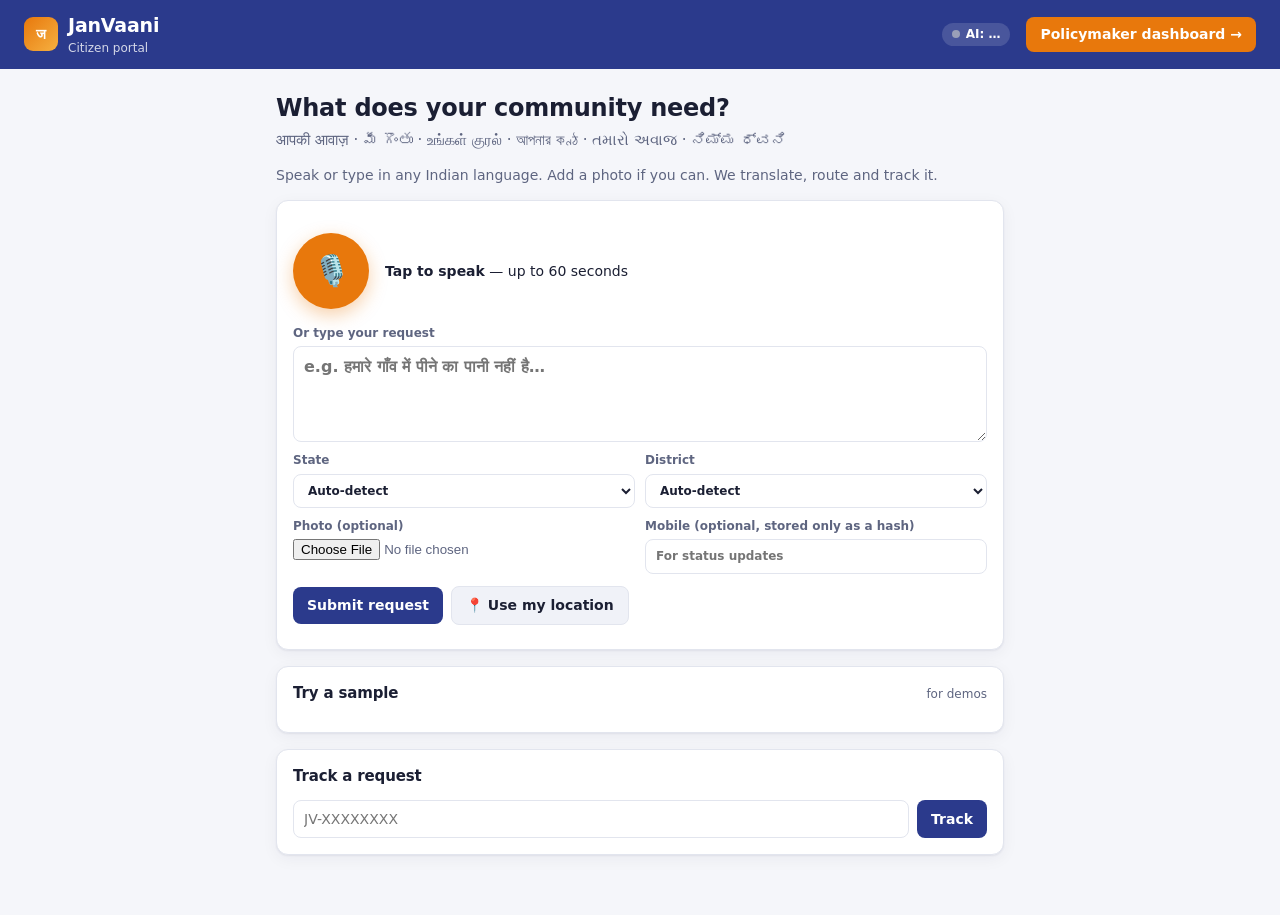
==== static/submit.html @ 5ec1172e "JanVaani: multilingual citizen-request platform with Gemini analysis, priority engine and dashboards" ====
<!doctype html>
<html lang="en">
<head>
<meta charset="utf-8">
<meta name="viewport" content="width=device-width, initial-scale=1">
<title>JanVaani — Citizen Portal</title>
<meta name="description" content="Tell the government what your community needs — by voice or text, in your own language.">
<link rel="stylesheet" href="/static/style.css">
</head>
<body>
<header class="top">
  <div class="logo">
    <div class="mark">ज</div>
    <div><h1>JanVaani</h1><p>Citizen portal</p></div>
  </div>
  <div class="spacer"></div>
  <span id="aiBadge" class="badge"><span class="dot"></span><span>AI: …</span></span>
  <a class="btn-link" href="/">Policymaker dashboard →</a>
</header>

<div class="portal">
  <div class="hero">
    <h2>What does your community need?</h2>
    <div class="scripts">आपकी आवाज़ · మీ గొంతు · உங்கள் குரல் · আপনার কণ্ঠ · તમારો અવાજ · ನಿಮ್ಮ ಧ್ವನಿ</div>
    <p class="muted">Speak or type in any Indian language. Add a photo if you can. We translate, route and track it.</p>
  </div>

  <form class="card" id="form">
    <div class="mic-wrap">
      <button type="button" class="mic" id="mic" aria-label="Record voice note">🎙️</button>
      <div>
        <div id="micStatus"><b>Tap to speak</b> — up to 60 seconds</div>
        <audio id="playback" controls hidden style="margin-top:6px;max-width:100%"></audio>
      </div>
    </div>

    <div class="form-grid">
      <label class="full">Or type your request
        <textarea id="text" placeholder="e.g. हमारे गाँव में पीने का पानी नहीं है…"></textarea>
      </label>
      <label>State
        <select id="state"><option value="">Auto-detect</option></select>
      </label>
      <label>District
        <select id="district"><option value="">Auto-detect</option></select>
      </label>
      <label>Photo (optional)
        <input type="file" id="photo" accept="image/*" capture="environment">
      </label>
      <label>Mobile (optional, stored only as a hash)
        <input type="tel" id="contact" placeholder="For status updates">
      </label>
    </div>
    <div style="display:flex;gap:8px;margin-top:12px;flex-wrap:wrap;align-items:center">
      <button type="submit" id="submitBtn">Submit request</button>
      <button type="button" class="ghost" id="geoBtn">📍 Use my location</button>
      <span class="muted small" id="geoStatus"></span>
    </div>
    <div class="error" id="err"></div>
  </form>

  <div id="result"></div>

  <div class="card" style="margin-top:16px">
    <div class="card-head"><h2>Try a sample</h2><span class="muted small">for demos</span></div>
    <div class="samples" id="samples"></div>
  </div>

  <div class="card" style="margin-top:16px">
    <div class="card-head"><h2>Track a request</h2></div>
    <form class="ask-row" id="trackForm">
      <input type="text" id="ticket" placeholder="JV-XXXXXXXX" aria-label="Ticket number">
      <button>Track</button>
    </form>
    <div id="trackOut"></div>
  </div>
</div>

<script src="/static/common.js"></script>
<script src="/static/submit.js"></script>
</body>
</html>
---- static/style.css ----
:root {
  --bg: #f5f6fa; --surface: #ffffff; --surface-2: #f0f2f8; --border: #e2e5ee;
  --text: #1b1f33; --muted: #5e6580; --brand: #2b3a8c; --brand-2: #4453b8;
  --accent: #e8780c; --good: #1f8a5b; --warn: #c9851a; --bad: #c2362b;
  --c-demand: #2b3a8c; --c-gap: #e8780c; --c-reach: #1f8a8a; --c-funding: #8a5bb8; --c-equity: #b8a21f;
  --radius: 12px; --shadow: 0 1px 2px rgba(20,25,60,.06), 0 4px 16px rgba(20,25,60,.05);
  font-family: "Inter", "Noto Sans", system-ui, -apple-system, "Segoe UI", sans-serif;
}
* { box-sizing: border-box; }
body { margin: 0; background: var(--bg); color: var(--text); font-size: 14px; line-height: 1.45; }
a { color: var(--brand-2); }
h1, h2, h3 { margin: 0; letter-spacing: -.01em; }
h2 { font-size: 15px; font-weight: 650; }
.muted { color: var(--muted); }
.small { font-size: 12px; }

header.top { background: var(--brand); color: #fff; padding: 12px 24px; display: flex; align-items: center; gap: 16px; flex-wrap: wrap; }
.logo { display: flex; align-items: center; gap: 10px; }
.logo .mark { width: 34px; height: 34px; border-radius: 9px; background: linear-gradient(135deg, var(--accent), #f5b041); display: grid; place-items: center; font-weight: 800; }
.logo h1 { font-size: 19px; }
.logo p { margin: 0; font-size: 12px; opacity: .8; }
header .spacer { flex: 1; }
.badge { display: inline-flex; align-items: center; gap: 6px; padding: 3px 10px; border-radius: 999px; font-size: 12px; font-weight: 600; background: rgba(255,255,255,.14); }
.badge .dot { width: 8px; height: 8px; border-radius: 50%; background: #9aa0b8; }
.badge.live .dot { background: #4ade80; box-shadow: 0 0 0 3px rgba(74,222,128,.25); }
header .btn-link { color: #fff; text-decoration: none; font-weight: 600; background: var(--accent); padding: 7px 14px; border-radius: 8px; }

main { max-width: 1400px; margin: 0 auto; padding: 18px 24px 40px; }
.card { background: var(--surface); border: 1px solid var(--border); border-radius: var(--radius); box-shadow: var(--shadow); padding: 16px; min-width: 0; }
.card-head { display: flex; align-items: baseline; justify-content: space-between; gap: 8px; margin-bottom: 12px; flex-wrap: wrap; }

.filters { display: flex; gap: 10px; align-items: center; flex-wrap: wrap; margin-bottom: 14px; }
select, input[type=text], input[type=tel], textarea { font: inherit; padding: 8px 10px; border: 1px solid var(--border); border-radius: 8px; background: var(--surface); color: var(--text); }
button { font: inherit; cursor: pointer; border: 0; border-radius: 8px; padding: 8px 14px; background: var(--brand); color: #fff; font-weight: 600; }
button.ghost { background: var(--surface-2); color: var(--text); border: 1px solid var(--border); }
button:disabled { opacity: .55; cursor: default; }

.kpis { display: grid; grid-template-columns: repeat(5, 1fr); gap: 12px; margin-bottom: 14px; }
.kpi .v { font-size: 26px; font-weight: 750; letter-spacing: -.02em; font-variant-numeric: tabular-nums; }
.kpi .l { color: var(--muted); font-size: 12px; font-weight: 500; }

.grid-main { display: grid; grid-template-columns: minmax(0, 1.15fr) minmax(0, 1fr); gap: 14px; margin-bottom: 14px; }
#map { height: 520px; border-radius: 10px; z-index: 0; }
.legend { display: flex; gap: 12px; flex-wrap: wrap; font-size: 12px; color: var(--muted); margin-top: 8px; }
.legend i { display: inline-block; width: 10px; height: 10px; border-radius: 50%; margin-right: 4px; vertical-align: -1px; }

.rank-list { display: flex; flex-direction: column; gap: 6px; max-height: 520px; overflow: auto; padding-right: 4px; }
.rank { display: grid; grid-template-columns: 30px 1fr auto; gap: 10px; align-items: center; padding: 9px 10px; border-radius: 9px; border: 1px solid var(--border); cursor: pointer; background: var(--surface); text-align: left; color: var(--text); font-weight: 400; }
.rank:hover { border-color: var(--brand-2); background: #f8f9ff; }
.rank .n { font-weight: 700; color: var(--muted); text-align: center; }
.rank .t { font-weight: 600; }
.rank .s { font-weight: 750; font-size: 18px; font-variant-numeric: tabular-nums; }
.stack { display: flex; height: 7px; border-radius: 4px; overflow: hidden; margin-top: 5px; background: var(--surface-2); gap: 1px; }
.stack span { display: block; height: 100%; }
.chip { display: inline-block; font-size: 11px; font-weight: 600; padding: 1px 7px; border-radius: 999px; background: var(--surface-2); color: var(--muted); margin-left: 4px; }
.chip.hot { background: #fde7d3; color: #a2530a; }
.chip.asp { background: #e6e9fb; color: var(--brand); }

.weights { display: grid; grid-template-columns: repeat(4, 1fr); gap: 12px; }
.weights label { font-size: 12px; font-weight: 600; display: flex; justify-content: space-between; }
.weights input { width: 100%; }
.swatch { display: inline-block; width: 9px; height: 9px; border-radius: 2px; margin-right: 5px; }

.grid-3 { display: grid; grid-template-columns: 1.3fr 1fr 1fr; gap: 14px; margin-top: 14px; }
.bars { display: flex; flex-direction: column; gap: 7px; }
.bar-row { display: grid; grid-template-columns: 120px 1fr 44px; gap: 8px; align-items: center; font-size: 13px; }
.bar-row .track { background: var(--surface-2); height: 10px; border-radius: 5px; overflow: hidden; }
.bar-row .fill { height: 100%; background: var(--brand-2); border-radius: 5px; }
.bar-row .num { text-align: right; font-variant-numeric: tabular-nums; color: var(--muted); }

.ask-row { display: flex; gap: 8px; }
.ask-row input { flex: 1; min-width: 0; }
.examples { display: flex; gap: 6px; flex-wrap: wrap; margin: 8px 0; }
.examples button { background: var(--surface-2); color: var(--brand); border: 1px solid var(--border); font-weight: 500; font-size: 12px; padding: 4px 10px; }
.answer { background: #f6f7fe; border-left: 3px solid var(--brand-2); padding: 10px 12px; border-radius: 6px; margin-top: 10px; }
pre.sql { background: #1b1f33; color: #d9defc; padding: 10px; border-radius: 8px; font-size: 12px; white-space: pre-wrap; word-break: break-word; }
table.data { width: 100%; border-collapse: collapse; font-size: 12px; margin-top: 8px; }
table.data th, table.data td { padding: 5px 8px; border-bottom: 1px solid var(--border); text-align: left; }
table.data th { color: var(--muted); font-weight: 600; }
.table-wrap { overflow-x: auto; }

.feed { display: flex; flex-direction: column; gap: 8px; max-height: 420px; overflow: auto; }
.feed-item { border: 1px solid var(--border); border-radius: 9px; padding: 8px 10px; }
.feed-item .orig { font-size: 14px; }
.feed-item .tr { color: var(--muted); font-size: 12px; margin-top: 2px; }
.feed-item .meta { font-size: 11px; color: var(--muted); margin-top: 4px; display: flex; gap: 6px; flex-wrap: wrap; }
.urg { font-weight: 700; }
.urg-5, .urg-4 { color: var(--bad); } .urg-3 { color: var(--warn); } .urg-2, .urg-1 { color: var(--good); }
.new-flash { animation: flash 2s ease-out; }
@keyframes flash { from { background: #fff4e6; } to { background: transparent; } }

.overlay { position: fixed; inset: 0; background: rgba(15,18,40,.35); display: none; z-index: 1000; }
.overlay.open { display: block; }
.drawer { position: fixed; top: 0; right: 0; bottom: 0; width: min(620px, 100%); background: var(--surface); z-index: 1001; transform: translateX(100%); transition: transform .25s ease; overflow-y: auto; padding: 22px; box-shadow: -8px 0 30px rgba(0,0,0,.12); }
.drawer.open { transform: none; }
.drawer .close { position: absolute; top: 14px; right: 14px; }
.comp-grid { display: grid; grid-template-columns: repeat(5, 1fr); gap: 8px; margin: 12px 0; }
.comp { background: var(--surface-2); border-radius: 8px; padding: 8px; }
.comp .v { font-weight: 750; font-size: 18px; }
.comp .l { font-size: 11px; color: var(--muted); }
.brief { background: #fffaf3; border: 1px solid #f3dcc0; border-radius: 10px; padding: 12px 14px; margin-top: 10px; }
.brief ul { padding-left: 18px; margin: 6px 0; }
.brief p { margin: 6px 0; }

.portal { max-width: 760px; margin: 0 auto; padding: 22px 16px 60px; }
.hero h2 { font-size: 24px; font-weight: 750; }
.hero .scripts { color: var(--muted); font-size: 15px; margin-top: 4px; }
.mic-wrap { display: flex; align-items: center; gap: 16px; margin: 16px 0; flex-wrap: wrap; }
.mic { width: 76px; height: 76px; border-radius: 50%; font-size: 30px; display: grid; place-items: center; background: var(--accent); box-shadow: 0 6px 18px rgba(232,120,12,.35); padding: 0; }
.mic.rec { background: var(--bad); animation: pulse 1.2s infinite; }
@keyframes pulse { 0% { box-shadow: 0 0 0 0 rgba(194,54,43,.5); } 100% { box-shadow: 0 0 0 18px rgba(194,54,43,0); } }
.form-grid { display: grid; grid-template-columns: 1fr 1fr; gap: 10px; }
.form-grid .full { grid-column: 1 / -1; }
.form-grid label { display: flex; flex-direction: column; gap: 4px; font-size: 12px; font-weight: 600; color: var(--muted); }
textarea { width: 100%; min-height: 96px; resize: vertical; font-size: 16px; }
.result { margin-top: 16px; border: 2px solid var(--good); }
.result .ticket { font-size: 22px; font-weight: 800; color: var(--good); letter-spacing: .02em; }
.kv { display: grid; grid-template-columns: 140px 1fr; gap: 6px 12px; margin-top: 10px; font-size: 13px; }
.kv div:nth-child(odd) { color: var(--muted); }
.ack { font-size: 17px; margin-top: 8px; }
.samples { display: flex; gap: 6px; flex-wrap: wrap; }
.samples button { background: var(--surface-2); color: var(--text); border: 1px solid var(--border); font-weight: 500; font-size: 12px; padding: 5px 10px; }
.spinner { display: inline-block; width: 14px; height: 14px; border: 2px solid rgba(255,255,255,.4); border-top-color: #fff; border-radius: 50%; animation: spin .8s linear infinite; vertical-align: -2px; }
@keyframes spin { to { transform: rotate(360deg); } }
.error { color: var(--bad); margin-top: 8px; }

@media (max-width: 1000px) {
  .grid-main, .grid-3 { grid-template-columns: 1fr; }
  .kpis { grid-template-columns: repeat(2, 1fr); }
  .weights { grid-template-columns: repeat(2, 1fr); }
  .comp-grid { grid-template-columns: repeat(3, 1fr); }
  main { padding: 14px 16px 40px; }
  #map { height: 380px; }
}
@media (max-width: 560px) {
  .form-grid { grid-template-columns: 1fr; }
  .kv { grid-template-columns: 110px 1fr; }
  header.top { padding: 10px 16px; }
}
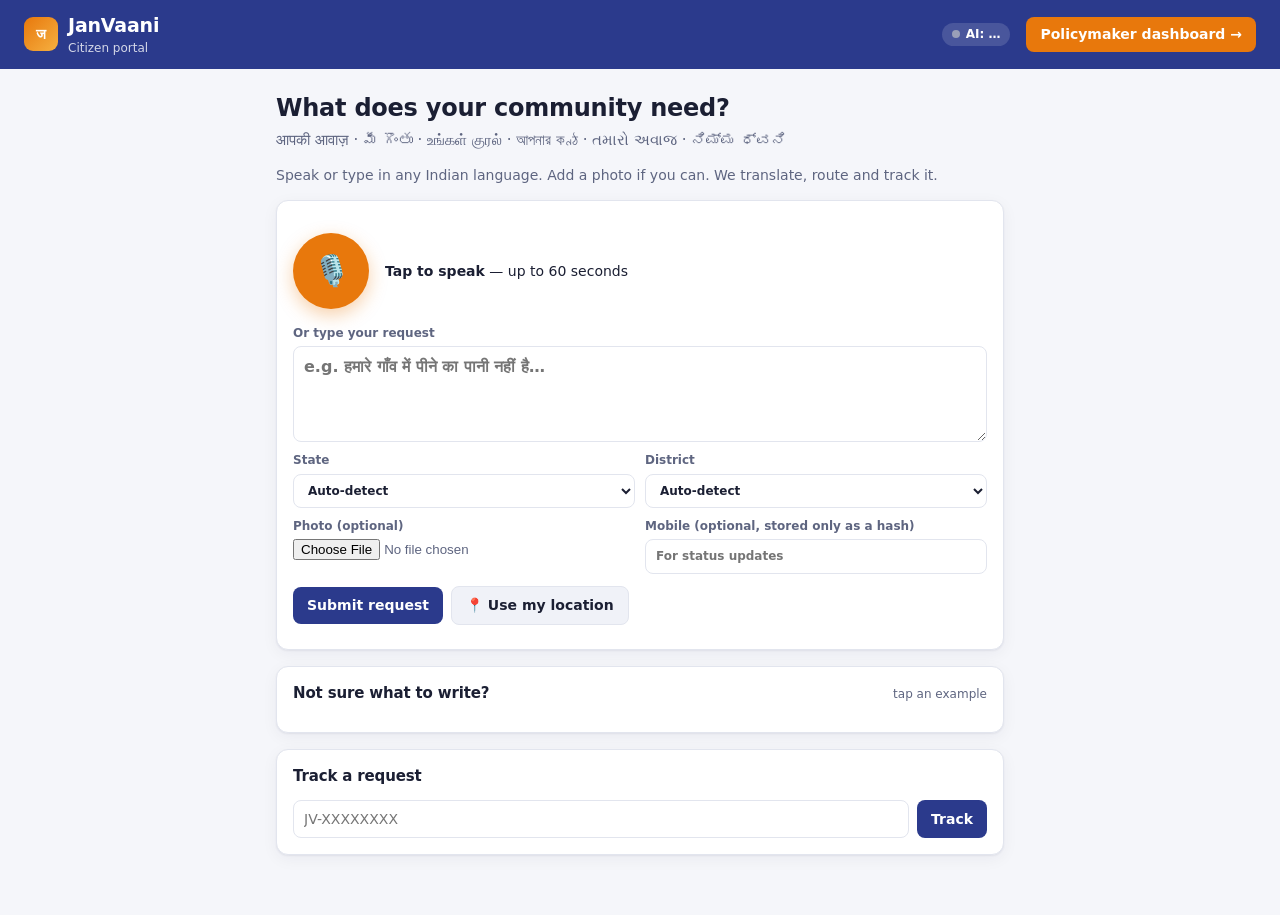
==== commit 80e383e9: "Fixes from full test pass - Accept photo-only reports - Cap Gemini wait time (25 s per call, 60 s to" ====
--- a/static/submit.html
+++ b/static/submit.html
@@ -62,7 +62,7 @@
   <div id="result"></div>
 
   <div class="card" style="margin-top:16px">
-    <div class="card-head"><h2>Try a sample</h2><span class="muted small">for demos</span></div>
+    <div class="card-head"><h2>Not sure what to write?</h2><span class="muted small">tap an example</span></div>
     <div class="samples" id="samples"></div>
   </div>
 
--- a/static/style.css
+++ b/static/style.css
@@ -2,7 +2,7 @@
   --bg: #f5f6fa; --surface: #ffffff; --surface-2: #f0f2f8; --border: #e2e5ee;
   --text: #1b1f33; --muted: #5e6580; --brand: #2b3a8c; --brand-2: #4453b8;
   --accent: #e8780c; --good: #1f8a5b; --warn: #c9851a; --bad: #c2362b;
-  --c-demand: #2b3a8c; --c-gap: #e8780c; --c-reach: #1f8a8a; --c-funding: #8a5bb8; --c-equity: #b8a21f;
+  --c-demand: #2b3a8c; --c-gap: #e8780c; --c-reach: #1f8a8a;
   --radius: 12px; --shadow: 0 1px 2px rgba(20,25,60,.06), 0 4px 16px rgba(20,25,60,.05);
   font-family: "Inter", "Noto Sans", system-ui, -apple-system, "Segoe UI", sans-serif;
 }
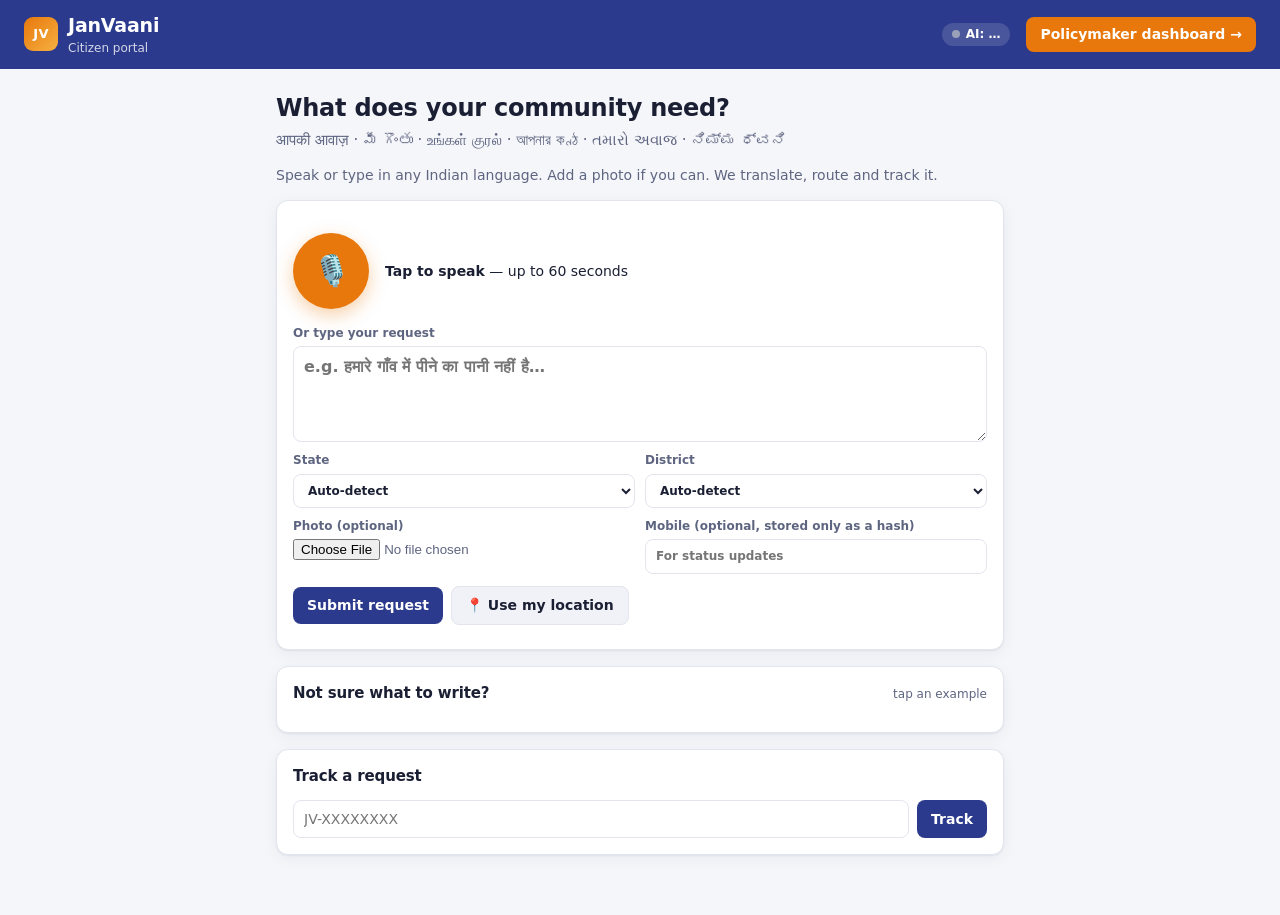
==== commit 6abec7de: "Use English name and JV logo" ====
--- a/static/submit.html
+++ b/static/submit.html
@@ -10,7 +10,7 @@
 <body>
 <header class="top">
   <div class="logo">
-    <div class="mark">ज</div>
+    <div class="mark">JV</div>
     <div><h1>JanVaani</h1><p>Citizen portal</p></div>
   </div>
   <div class="spacer"></div>
--- a/static/style.css
+++ b/static/style.css
@@ -16,7 +16,7 @@
 
 header.top { background: var(--brand); color: #fff; padding: 12px 24px; display: flex; align-items: center; gap: 16px; flex-wrap: wrap; }
 .logo { display: flex; align-items: center; gap: 10px; }
-.logo .mark { width: 34px; height: 34px; border-radius: 9px; background: linear-gradient(135deg, var(--accent), #f5b041); display: grid; place-items: center; font-weight: 800; }
+.logo .mark { width: 34px; height: 34px; border-radius: 9px; background: linear-gradient(135deg, var(--accent), #f5b041); display: grid; place-items: center; font-weight: 800; font-size: 13px; letter-spacing: .02em; }
 .logo h1 { font-size: 19px; }
 .logo p { margin: 0; font-size: 12px; opacity: .8; }
 header .spacer { flex: 1; }
